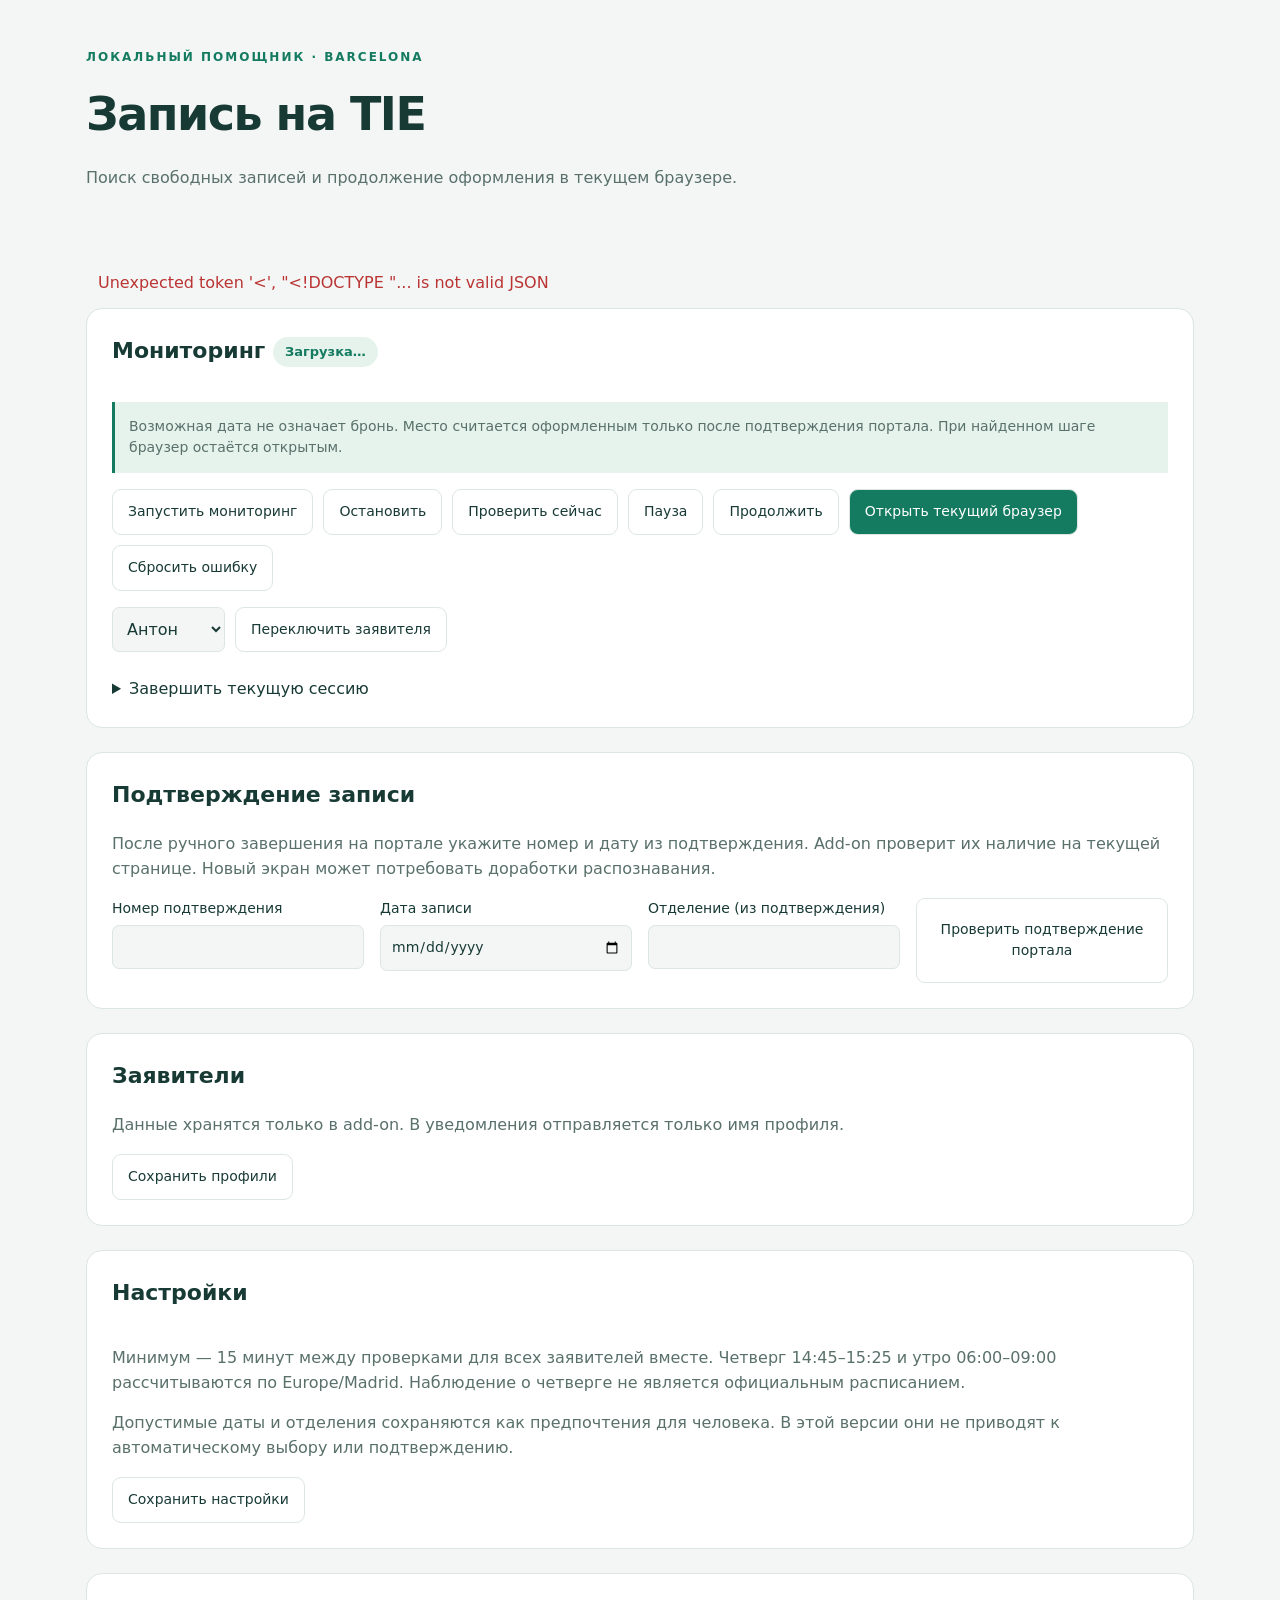
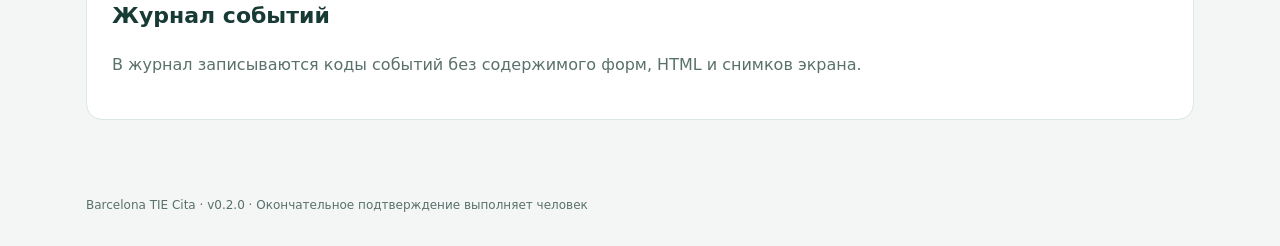
==== barcelona_cita/src/web/index.html @ 723deca1 "Add Home Assistant TIE monitor with same-session browser handoff" ====
<!doctype html>
<html lang="ru"><head><meta charset="utf-8"><meta name="viewport" content="width=device-width,initial-scale=1"><title>TIE Barcelona</title><link rel="stylesheet" href="style.css"><script src="app.js" defer></script></head>
<body><header><span class="tag">ЛОКАЛЬНЫЙ ПОМОЩНИК · BARCELONA</span><h1>Запись на TIE</h1><p>Поиск свободных записей и продолжение оформления в текущем браузере.</p></header>
<main><div id="feedback" role="status" aria-live="polite"></div>
<section><h2>Мониторинг <span id="state" class="badge">Загрузка…</span></h2><div id="status" class="metrics"></div>
<p class="notice">Возможная дата не означает бронь. Место считается оформленным только после подтверждения портала. При найденном шаге браузер остаётся открытым.</p>
<div class="actions"><button data-action="start">Запустить мониторинг</button><button data-action="stop">Остановить</button><button data-action="check">Проверить сейчас</button><button data-action="pause">Пауза</button><button data-action="resume">Продолжить</button><a class="button primary" href="browser">Открыть текущий браузер</a><button data-action="reset">Сбросить ошибку</button></div>
<div class="actions"><select id="select-profile" aria-label="Активный заявитель"><option value="1">Антон</option><option value="2">Наталья</option></select><button id="switch">Переключить заявителя</button></div>
<details class="danger"><summary>Завершить текущую сессию</summary><p>Браузер будет закрыт. Продолжение с этой страницы станет невозможным. Сначала отключите noVNC. Снятие паузы выполняется отдельно.</p><button id="discard">Закрыть и забыть текущую сессию</button></details>
</section>
<section><h2>Подтверждение записи</h2><p>После ручного завершения на портале укажите номер и дату из подтверждения. Add-on проверит их наличие на текущей странице. Новый экран может потребовать доработки распознавания.</p>
<form id="confirmation" class="form-grid"><label>Номер подтверждения<input name="reference" required minlength="6" maxlength="80" autocomplete="off"></label><label>Дата записи<input name="appointment" type="date" required></label><label>Отделение (из подтверждения)<input name="office" maxlength="180"></label><button>Проверить подтверждение портала</button></form><div id="bookings"></div></section>
<section><h2>Заявители</h2><p>Данные хранятся только в add-on. В уведомления отправляется только имя профиля.</p><form id="profiles"><div id="profile-fields" class="profiles"></div><button>Сохранить профили</button></form></section>
<section><h2>Настройки</h2><form id="settings"><div id="settings-fields" class="form-grid"></div><p>Минимум — 15 минут между проверками для всех заявителей вместе. Четверг 14:45–15:25 и утро 06:00–09:00 рассчитываются по Europe/Madrid. Наблюдение о четверге не является официальным расписанием.</p><p>Допустимые даты и отделения сохраняются как предпочтения для человека. В этой версии они не приводят к автоматическому выбору или подтверждению.</p><button>Сохранить настройки</button></form></section>
<section><h2>Журнал событий</h2><p>В журнал записываются коды событий без содержимого форм, HTML и снимков экрана.</p><div id="events"></div></section>
</main><footer>Barcelona TIE Cita · v0.2.0 · Окончательное подтверждение выполняет человек</footer></body></html>
---- barcelona_cita/src/web/style.css ----
:root{color-scheme:light dark;--bg:#f3f6f5;--surface:#fff;--text:#183a35;--muted:#59706b;--line:#dce6e2;--accent:#147b61;--tint:#e6f3ed}*{box-sizing:border-box}body{margin:0;background:var(--bg);color:var(--text);font:16px/1.55 system-ui,sans-serif}header,main,footer{max-width:1160px;margin:auto;padding:26px}header{padding-top:44px}h1{font-size:clamp(30px,5vw,46px);letter-spacing:-1.5px;margin:10px 0}h2{font-size:22px;margin:0 0 20px}p{color:var(--muted)}.tag{font-size:12px;letter-spacing:2px;color:var(--accent);font-weight:700}section{background:var(--surface);border:1px solid var(--line);border-radius:16px;margin-bottom:24px;padding:25px}.badge{display:inline-block;font-size:13px;padding:5px 12px;border-radius:20px;background:var(--tint);color:var(--accent);vertical-align:middle}.metrics{display:grid;grid-template-columns:repeat(auto-fit,minmax(215px,1fr));gap:20px}.metrics span,.metrics strong{display:block}.metrics span{color:var(--muted);font-size:13px}.metrics strong{font-size:16px;overflow-wrap:anywhere}.actions{display:flex;gap:10px;flex-wrap:wrap;margin:16px 0}button,.button{border:1px solid var(--line);background:var(--surface);color:var(--text);border-radius:9px;padding:11px 15px;cursor:pointer;font:inherit;font-size:14px;text-decoration:none;display:inline-block}button:hover,.button:hover{border-color:var(--accent)}.primary,button[type=submit]{background:var(--accent);color:#fff}a{color:var(--accent)}.notice,.browser-warning{padding:14px;border-left:3px solid var(--accent);background:var(--tint);font-size:14px}.form-grid,.profiles{display:grid;grid-template-columns:repeat(auto-fit,minmax(240px,1fr));gap:16px}label{display:flex;flex-direction:column;gap:6px;font-size:14px;margin-bottom:12px}input,select{font:inherit;color:var(--text);background:var(--bg);border:1px solid var(--line);border-radius:7px;padding:10px;min-width:0;max-width:100%}input[type=checkbox]{align-self:flex-start;width:20px;height:20px;accent-color:var(--accent)}fieldset{border:1px solid var(--line);border-radius:10px;padding:20px;min-width:0}legend{font-weight:650}.error{color:#ba3434;padding:12px}.success{color:var(--accent);padding:12px}.danger{margin-top:25px}summary{cursor:pointer}.danger button{color:#ba3434}#events{max-height:330px;overflow:auto;font:12px/1.5 ui-monospace,monospace}#events p{padding:8px 0;border-bottom:1px solid var(--line);margin:0}footer{font-size:12px;color:var(--muted);padding-bottom:32px}.desktop{height:100dvh;display:flex;flex-direction:column}.desktop nav{display:flex;gap:12px;padding:10px;align-items:center;flex-wrap:wrap;font-size:13px}.desktop .browser-warning{margin:0;font-size:12px;padding:7px}#screen{flex:1;min-height:0;background:#222}#keyboard-input{position:fixed;bottom:0;left:0;opacity:.01;width:2px;height:2px;padding:0}button:focus-visible,a:focus-visible{outline:3px solid var(--accent);outline-offset:2px}@media(prefers-color-scheme:dark){:root{--bg:#13211e;--surface:#1c302b;--text:#e0eee8;--muted:#9eb9ad;--line:#344e44;--accent:#65cdaa;--tint:#224338}}@media(max-width:600px){header,main,footer{padding:16px}section{padding:18px;border-radius:12px}.actions button,.actions .button{flex:1 1 42%;text-align:center}.metrics{grid-template-columns:1fr 1fr;gap:16px}.metrics strong{font-size:13px}.badge{margin-top:8px}.desktop nav{gap:8px}}
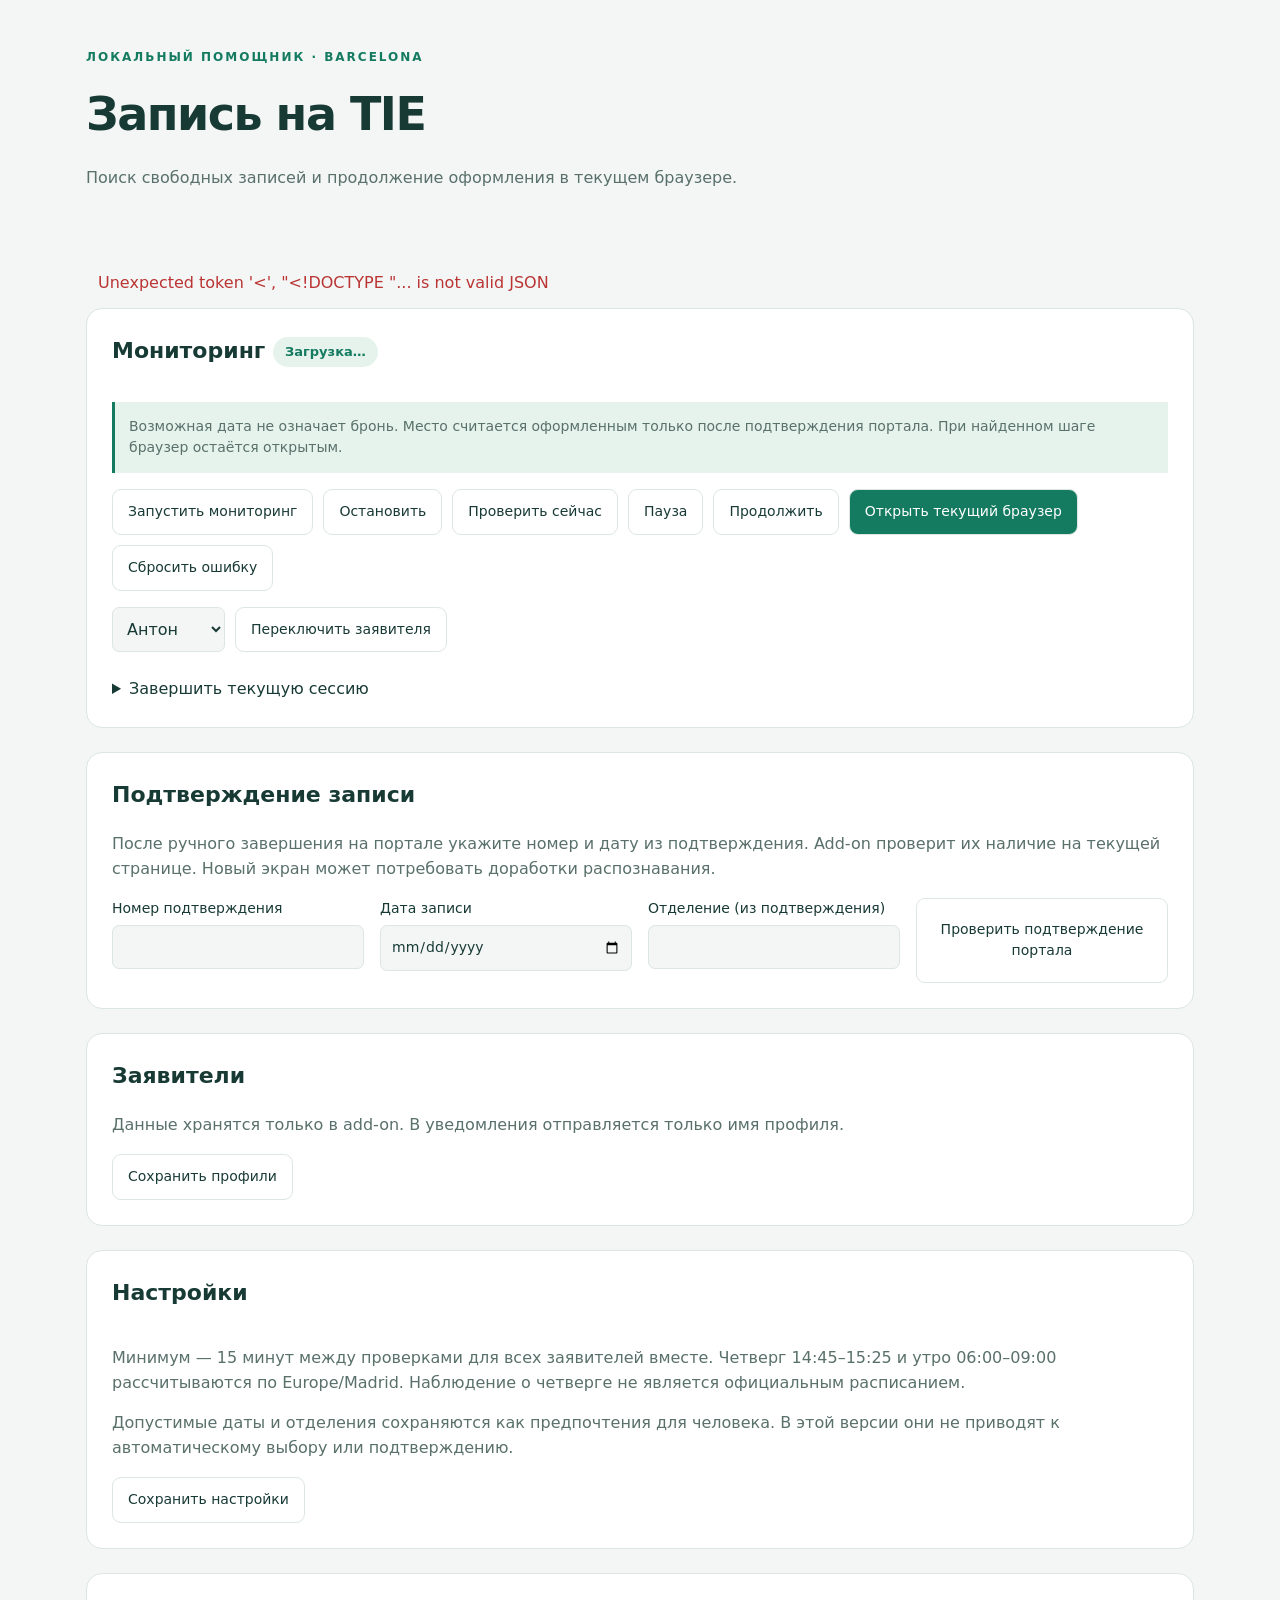
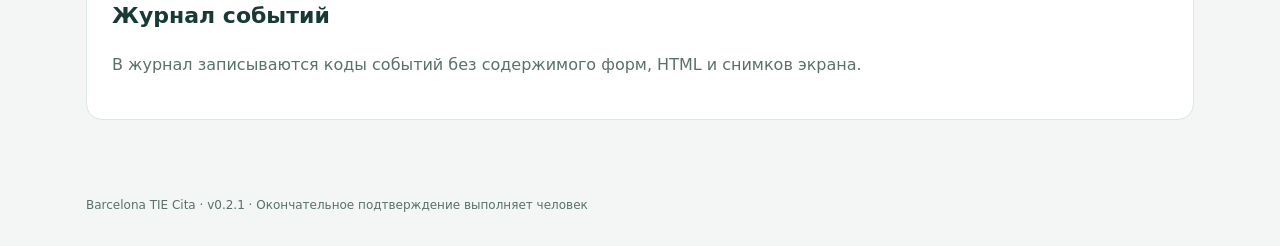
==== commit 93cd301f: "Fix HA OS installation: pin Debian FROM and remove rejected legacy build config" ====
--- a/barcelona_cita/src/web/index.html
+++ b/barcelona_cita/src/web/index.html
@@ -13,4 +13,4 @@
 <section><h2>Заявители</h2><p>Данные хранятся только в add-on. В уведомления отправляется только имя профиля.</p><form id="profiles"><div id="profile-fields" class="profiles"></div><button>Сохранить профили</button></form></section>
 <section><h2>Настройки</h2><form id="settings"><div id="settings-fields" class="form-grid"></div><p>Минимум — 15 минут между проверками для всех заявителей вместе. Четверг 14:45–15:25 и утро 06:00–09:00 рассчитываются по Europe/Madrid. Наблюдение о четверге не является официальным расписанием.</p><p>Допустимые даты и отделения сохраняются как предпочтения для человека. В этой версии они не приводят к автоматическому выбору или подтверждению.</p><button>Сохранить настройки</button></form></section>
 <section><h2>Журнал событий</h2><p>В журнал записываются коды событий без содержимого форм, HTML и снимков экрана.</p><div id="events"></div></section>
-</main><footer>Barcelona TIE Cita · v0.2.0 · Окончательное подтверждение выполняет человек</footer></body></html>
+</main><footer>Barcelona TIE Cita · v0.2.1 · Окончательное подтверждение выполняет человек</footer></body></html>
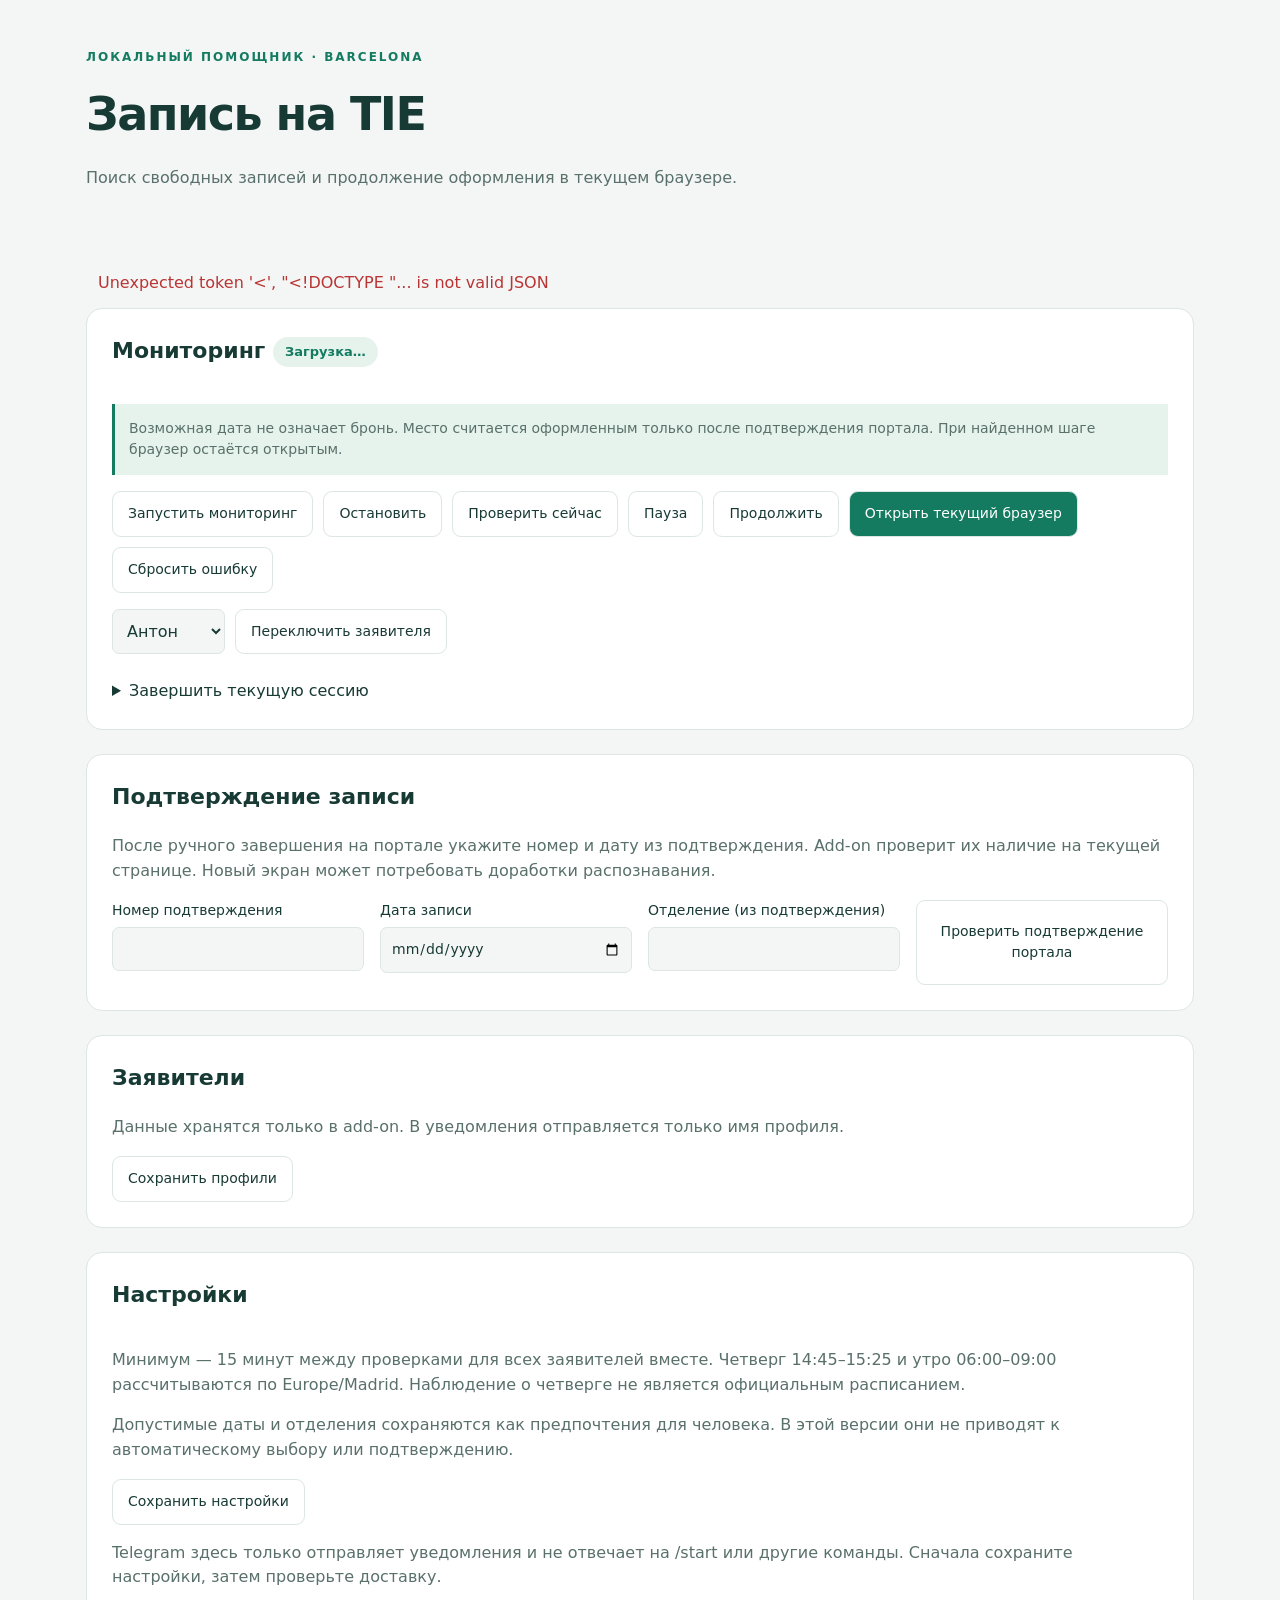
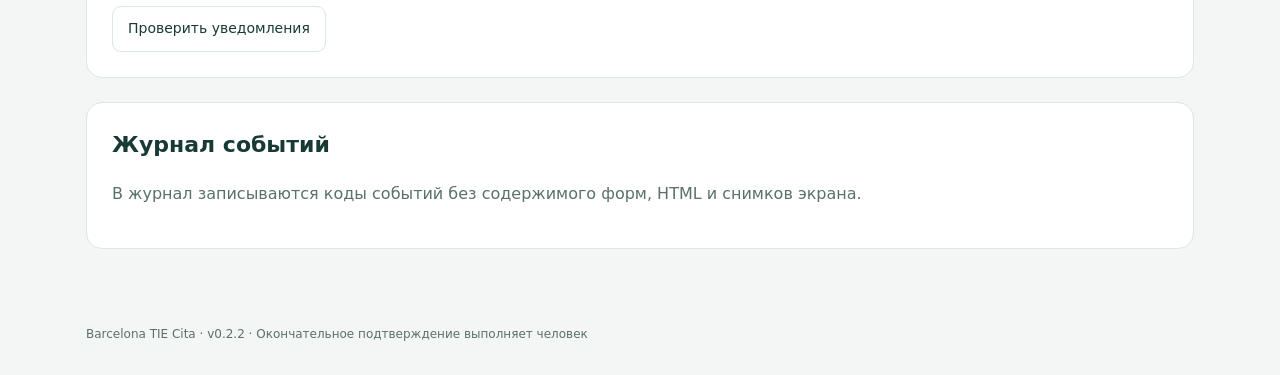
==== commit 7fe8f556: "0.2.2: preserve active portal navigation when opening viewer and clarify monitoring status" ====
--- a/barcelona_cita/src/web/index.html
+++ b/barcelona_cita/src/web/index.html
@@ -2,7 +2,7 @@
 <html lang="ru"><head><meta charset="utf-8"><meta name="viewport" content="width=device-width,initial-scale=1"><title>TIE Barcelona</title><link rel="stylesheet" href="style.css"><script src="app.js" defer></script></head>
 <body><header><span class="tag">ЛОКАЛЬНЫЙ ПОМОЩНИК · BARCELONA</span><h1>Запись на TIE</h1><p>Поиск свободных записей и продолжение оформления в текущем браузере.</p></header>
 <main><div id="feedback" role="status" aria-live="polite"></div>
-<section><h2>Мониторинг <span id="state" class="badge">Загрузка…</span></h2><div id="status" class="metrics"></div>
+<section><h2>Мониторинг <span id="state" class="badge">Загрузка…</span></h2><div id="status" class="metrics"></div><p id="activity" role="status"></p>
 <p class="notice">Возможная дата не означает бронь. Место считается оформленным только после подтверждения портала. При найденном шаге браузер остаётся открытым.</p>
 <div class="actions"><button data-action="start">Запустить мониторинг</button><button data-action="stop">Остановить</button><button data-action="check">Проверить сейчас</button><button data-action="pause">Пауза</button><button data-action="resume">Продолжить</button><a class="button primary" href="browser">Открыть текущий браузер</a><button data-action="reset">Сбросить ошибку</button></div>
 <div class="actions"><select id="select-profile" aria-label="Активный заявитель"><option value="1">Антон</option><option value="2">Наталья</option></select><button id="switch">Переключить заявителя</button></div>
@@ -11,6 +11,6 @@
 <section><h2>Подтверждение записи</h2><p>После ручного завершения на портале укажите номер и дату из подтверждения. Add-on проверит их наличие на текущей странице. Новый экран может потребовать доработки распознавания.</p>
 <form id="confirmation" class="form-grid"><label>Номер подтверждения<input name="reference" required minlength="6" maxlength="80" autocomplete="off"></label><label>Дата записи<input name="appointment" type="date" required></label><label>Отделение (из подтверждения)<input name="office" maxlength="180"></label><button>Проверить подтверждение портала</button></form><div id="bookings"></div></section>
 <section><h2>Заявители</h2><p>Данные хранятся только в add-on. В уведомления отправляется только имя профиля.</p><form id="profiles"><div id="profile-fields" class="profiles"></div><button>Сохранить профили</button></form></section>
-<section><h2>Настройки</h2><form id="settings"><div id="settings-fields" class="form-grid"></div><p>Минимум — 15 минут между проверками для всех заявителей вместе. Четверг 14:45–15:25 и утро 06:00–09:00 рассчитываются по Europe/Madrid. Наблюдение о четверге не является официальным расписанием.</p><p>Допустимые даты и отделения сохраняются как предпочтения для человека. В этой версии они не приводят к автоматическому выбору или подтверждению.</p><button>Сохранить настройки</button></form></section>
+<section><h2>Настройки</h2><form id="settings"><div id="settings-fields" class="form-grid"></div><p>Минимум — 15 минут между проверками для всех заявителей вместе. Четверг 14:45–15:25 и утро 06:00–09:00 рассчитываются по Europe/Madrid. Наблюдение о четверге не является официальным расписанием.</p><p>Допустимые даты и отделения сохраняются как предпочтения для человека. В этой версии они не приводят к автоматическому выбору или подтверждению.</p><button>Сохранить настройки</button></form><p>Telegram здесь только отправляет уведомления и не отвечает на /start или другие команды. Сначала сохраните настройки, затем проверьте доставку.</p><button data-action="test_notifications">Проверить уведомления</button></section>
 <section><h2>Журнал событий</h2><p>В журнал записываются коды событий без содержимого форм, HTML и снимков экрана.</p><div id="events"></div></section>
-</main><footer>Barcelona TIE Cita · v0.2.1 · Окончательное подтверждение выполняет человек</footer></body></html>
+</main><footer>Barcelona TIE Cita · v0.2.2 · Окончательное подтверждение выполняет человек</footer></body></html>
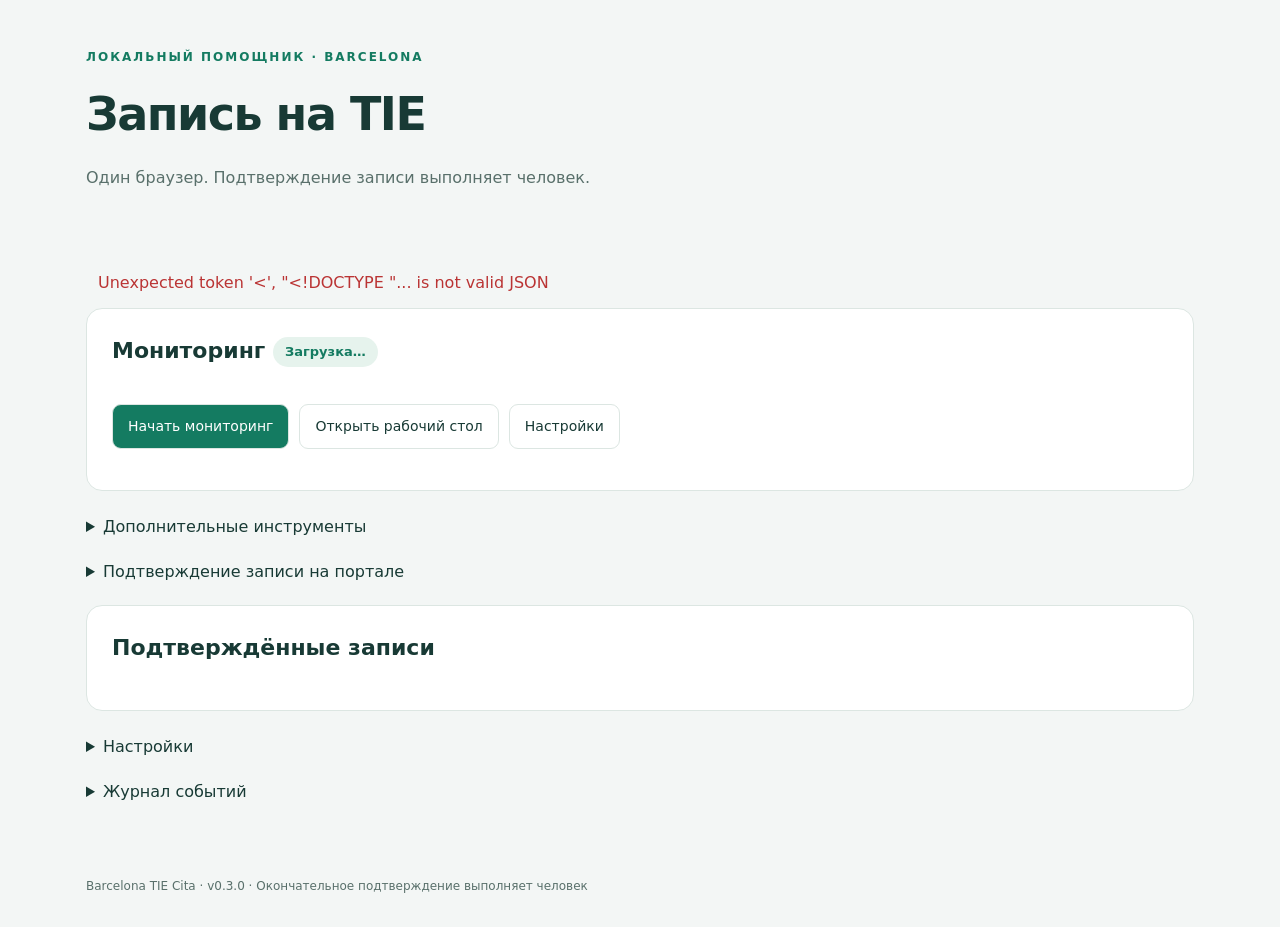
==== commit 1174a911: "0.3.0: add private Telegram invitations and recoverable add-on controls" ====
--- a/barcelona_cita/src/web/index.html
+++ b/barcelona_cita/src/web/index.html
@@ -1,16 +1,14 @@
 <!doctype html>
 <html lang="ru"><head><meta charset="utf-8"><meta name="viewport" content="width=device-width,initial-scale=1"><title>TIE Barcelona</title><link rel="stylesheet" href="style.css"><script src="app.js" defer></script></head>
-<body><header><span class="tag">ЛОКАЛЬНЫЙ ПОМОЩНИК · BARCELONA</span><h1>Запись на TIE</h1><p>Поиск свободных записей и продолжение оформления в текущем браузере.</p></header>
-<main><div id="feedback" role="status" aria-live="polite"></div>
+<body><header><span class="tag">ЛОКАЛЬНЫЙ ПОМОЩНИК · BARCELONA</span><h1>Запись на TIE</h1><p>Один браузер. Подтверждение записи выполняет человек.</p></header><main>
+<div id="feedback" role="status" aria-live="polite"></div>
 <section><h2>Мониторинг <span id="state" class="badge">Загрузка…</span></h2><div id="status" class="metrics"></div><p id="activity" role="status"></p>
-<p class="notice">Возможная дата не означает бронь. Место считается оформленным только после подтверждения портала. При найденном шаге браузер остаётся открытым.</p>
-<div class="actions"><button data-action="start">Запустить мониторинг</button><button data-action="stop">Остановить</button><button data-action="check">Проверить сейчас</button><button data-action="pause">Пауза</button><button data-action="resume">Продолжить</button><a class="button primary" href="browser">Открыть текущий браузер</a><button data-action="reset">Сбросить ошибку</button></div>
-<div class="actions"><select id="select-profile" aria-label="Активный заявитель"><option value="1">Антон</option><option value="2">Наталья</option></select><button id="switch">Переключить заявителя</button></div>
-<details class="danger"><summary>Завершить текущую сессию</summary><p>Браузер будет закрыт. Продолжение с этой страницы станет невозможным. Сначала отключите noVNC. Снятие паузы выполняется отдельно.</p><button id="discard">Закрыть и забыть текущую сессию</button></details>
-</section>
-<section><h2>Подтверждение записи</h2><p>После ручного завершения на портале укажите номер и дату из подтверждения. Add-on проверит их наличие на текущей странице. Новый экран может потребовать доработки распознавания.</p>
-<form id="confirmation" class="form-grid"><label>Номер подтверждения<input name="reference" required minlength="6" maxlength="80" autocomplete="off"></label><label>Дата записи<input name="appointment" type="date" required></label><label>Отделение (из подтверждения)<input name="office" maxlength="180"></label><button>Проверить подтверждение портала</button></form><div id="bookings"></div></section>
-<section><h2>Заявители</h2><p>Данные хранятся только в add-on. В уведомления отправляется только имя профиля.</p><form id="profiles"><div id="profile-fields" class="profiles"></div><button>Сохранить профили</button></form></section>
-<section><h2>Настройки</h2><form id="settings"><div id="settings-fields" class="form-grid"></div><p>Минимум — 15 минут между проверками для всех заявителей вместе. Четверг 14:45–15:25 и утро 06:00–09:00 рассчитываются по Europe/Madrid. Наблюдение о четверге не является официальным расписанием.</p><p>Допустимые даты и отделения сохраняются как предпочтения для человека. В этой версии они не приводят к автоматическому выбору или подтверждению.</p><button>Сохранить настройки</button></form><p>Telegram здесь только отправляет уведомления и не отвечает на /start или другие команды. Сначала сохраните настройки, затем проверьте доставку.</p><button data-action="test_notifications">Проверить уведомления</button></section>
-<section><h2>Журнал событий</h2><p>В журнал записываются коды событий без содержимого форм, HTML и снимков экрана.</p><div id="events"></div></section>
-</main><footer>Barcelona TIE Cita · v0.2.2 · Окончательное подтверждение выполняет человек</footer></body></html>
+<div class="actions"><button id="monitor-toggle" class="primary">Начать мониторинг</button><a id="desktop-link" class="button" href="browser">Открыть рабочий стол</a><a class="button" href="#settings">Настройки</a></div><p id="desktop-reason"></p>
+<div id="recovery-panel" hidden><p>Если сессия содержит возможную запись, её закрытие требует отдельного подтверждения. Само сохранение браузера не резервирует место.</p><button id="recover">Восстановить работу</button></div></section>
+<details><summary>Дополнительные инструменты</summary><section><button data-action="check">Проверить сейчас один раз</button><p>Минимум 15 минут между попытками, включая ручные проверки.</p><div class="actions"><select id="select-profile" aria-label="Активный заявитель"><option value="1">Антон</option><option value="2">Наталья</option></select><button id="switch">Переключить заявителя</button></div></section></details>
+<details><summary>Подтверждение записи на портале</summary><section><p>После ручного оформления в рабочем столе введите номер и дату с текущей страницы. Календарь не является подтверждением.</p><form id="confirmation" class="form-grid"><label>Номер подтверждения<input name="reference" required minlength="6" maxlength="80" autocomplete="off"></label><label>Дата записи<input name="appointment" type="date" required></label><label>Отделение<input name="office" maxlength="180"></label><button>Проверить подтверждение портала</button></form></section></details><section><h2>Подтверждённые записи</h2><div id="bookings"></div></section>
+<details id="settings"><summary>Настройки</summary><section><h2>Заявители</h2><p>Персональные данные хранятся локально. В уведомления отправляется только имя профиля.</p><form id="profiles"><div id="profile-fields" class="profiles"></div><button>Сохранить профили</button></form></section>
+<section><h2>Настройки мониторинга и уведомлений</h2><form id="settings-form"><div id="settings-fields" class="form-grid"></div><p>Europe/Madrid. Интервалы — не менее 15 минут. Даты и отделения пока являются предпочтениями для ручного выбора.</p><button>Сохранить настройки</button></form></section>
+<section><h2>Telegram-получатели</h2><p>Для новых подписок включите приём команд и используйте отдельный token бота. Если token уже обслуживается CoC, другой программой или webhook, приём команд включать нельзя. Старые получатели сохранены; вручную искать Chat ID больше не нужно.</p><p id="telegram-state"></p><div id="telegram-users"></div><div class="actions"><button id="invite">Создать приглашение</button><button id="telegram-restart">Повторить проверку подключения</button><button data-action="test_notifications">Отправить тестовое уведомление всем</button></div><p>Код одноразовый, действует 10 минут. Отправьте в личный чат боту:</p><code id="invite-code"></code><p>/stop отключает только уведомления, поиск продолжится. Команды Telegram не управляют бронированием. Результат отправки виден как NOTIFY_*_SENT/FAILED в журнале.</p></section></details>
+<details><summary>Журнал событий</summary><section><p>Только коды без NIE, Chat ID, токенов и содержимого форм.</p><div id="events"></div></section></details>
+</main><footer>Barcelona TIE Cita · v0.3.0 · Окончательное подтверждение выполняет человек</footer></body></html>
--- a/barcelona_cita/src/web/style.css
+++ b/barcelona_cita/src/web/style.css
@@ -1 +1,3 @@
 :root{color-scheme:light dark;--bg:#f3f6f5;--surface:#fff;--text:#183a35;--muted:#59706b;--line:#dce6e2;--accent:#147b61;--tint:#e6f3ed}*{box-sizing:border-box}body{margin:0;background:var(--bg);color:var(--text);font:16px/1.55 system-ui,sans-serif}header,main,footer{max-width:1160px;margin:auto;padding:26px}header{padding-top:44px}h1{font-size:clamp(30px,5vw,46px);letter-spacing:-1.5px;margin:10px 0}h2{font-size:22px;margin:0 0 20px}p{color:var(--muted)}.tag{font-size:12px;letter-spacing:2px;color:var(--accent);font-weight:700}section{background:var(--surface);border:1px solid var(--line);border-radius:16px;margin-bottom:24px;padding:25px}.badge{display:inline-block;font-size:13px;padding:5px 12px;border-radius:20px;background:var(--tint);color:var(--accent);vertical-align:middle}.metrics{display:grid;grid-template-columns:repeat(auto-fit,minmax(215px,1fr));gap:20px}.metrics span,.metrics strong{display:block}.metrics span{color:var(--muted);font-size:13px}.metrics strong{font-size:16px;overflow-wrap:anywhere}.actions{display:flex;gap:10px;flex-wrap:wrap;margin:16px 0}button,.button{border:1px solid var(--line);background:var(--surface);color:var(--text);border-radius:9px;padding:11px 15px;cursor:pointer;font:inherit;font-size:14px;text-decoration:none;display:inline-block}button:hover,.button:hover{border-color:var(--accent)}.primary,button[type=submit]{background:var(--accent);color:#fff}a{color:var(--accent)}.notice,.browser-warning{padding:14px;border-left:3px solid var(--accent);background:var(--tint);font-size:14px}.form-grid,.profiles{display:grid;grid-template-columns:repeat(auto-fit,minmax(240px,1fr));gap:16px}label{display:flex;flex-direction:column;gap:6px;font-size:14px;margin-bottom:12px}input,select{font:inherit;color:var(--text);background:var(--bg);border:1px solid var(--line);border-radius:7px;padding:10px;min-width:0;max-width:100%}input[type=checkbox]{align-self:flex-start;width:20px;height:20px;accent-color:var(--accent)}fieldset{border:1px solid var(--line);border-radius:10px;padding:20px;min-width:0}legend{font-weight:650}.error{color:#ba3434;padding:12px}.success{color:var(--accent);padding:12px}.danger{margin-top:25px}summary{cursor:pointer}.danger button{color:#ba3434}#events{max-height:330px;overflow:auto;font:12px/1.5 ui-monospace,monospace}#events p{padding:8px 0;border-bottom:1px solid var(--line);margin:0}footer{font-size:12px;color:var(--muted);padding-bottom:32px}.desktop{height:100dvh;display:flex;flex-direction:column}.desktop nav{display:flex;gap:12px;padding:10px;align-items:center;flex-wrap:wrap;font-size:13px}.desktop .browser-warning{margin:0;font-size:12px;padding:7px}#screen{flex:1;min-height:0;background:#222}#keyboard-input{position:fixed;bottom:0;left:0;opacity:.01;width:2px;height:2px;padding:0}button:focus-visible,a:focus-visible{outline:3px solid var(--accent);outline-offset:2px}@media(prefers-color-scheme:dark){:root{--bg:#13211e;--surface:#1c302b;--text:#e0eee8;--muted:#9eb9ad;--line:#344e44;--accent:#65cdaa;--tint:#224338}}@media(max-width:600px){header,main,footer{padding:16px}section{padding:18px;border-radius:12px}.actions button,.actions .button{flex:1 1 42%;text-align:center}.metrics{grid-template-columns:1fr 1fr;gap:16px}.metrics strong{font-size:13px}.badge{margin-top:8px}.desktop nav{gap:8px}}
+
+[hidden]{display:none!important}a[aria-disabled=true]{opacity:.5;cursor:not-allowed}details{margin-bottom:20px}#invite-code{overflow-wrap:anywhere;user-select:all}
